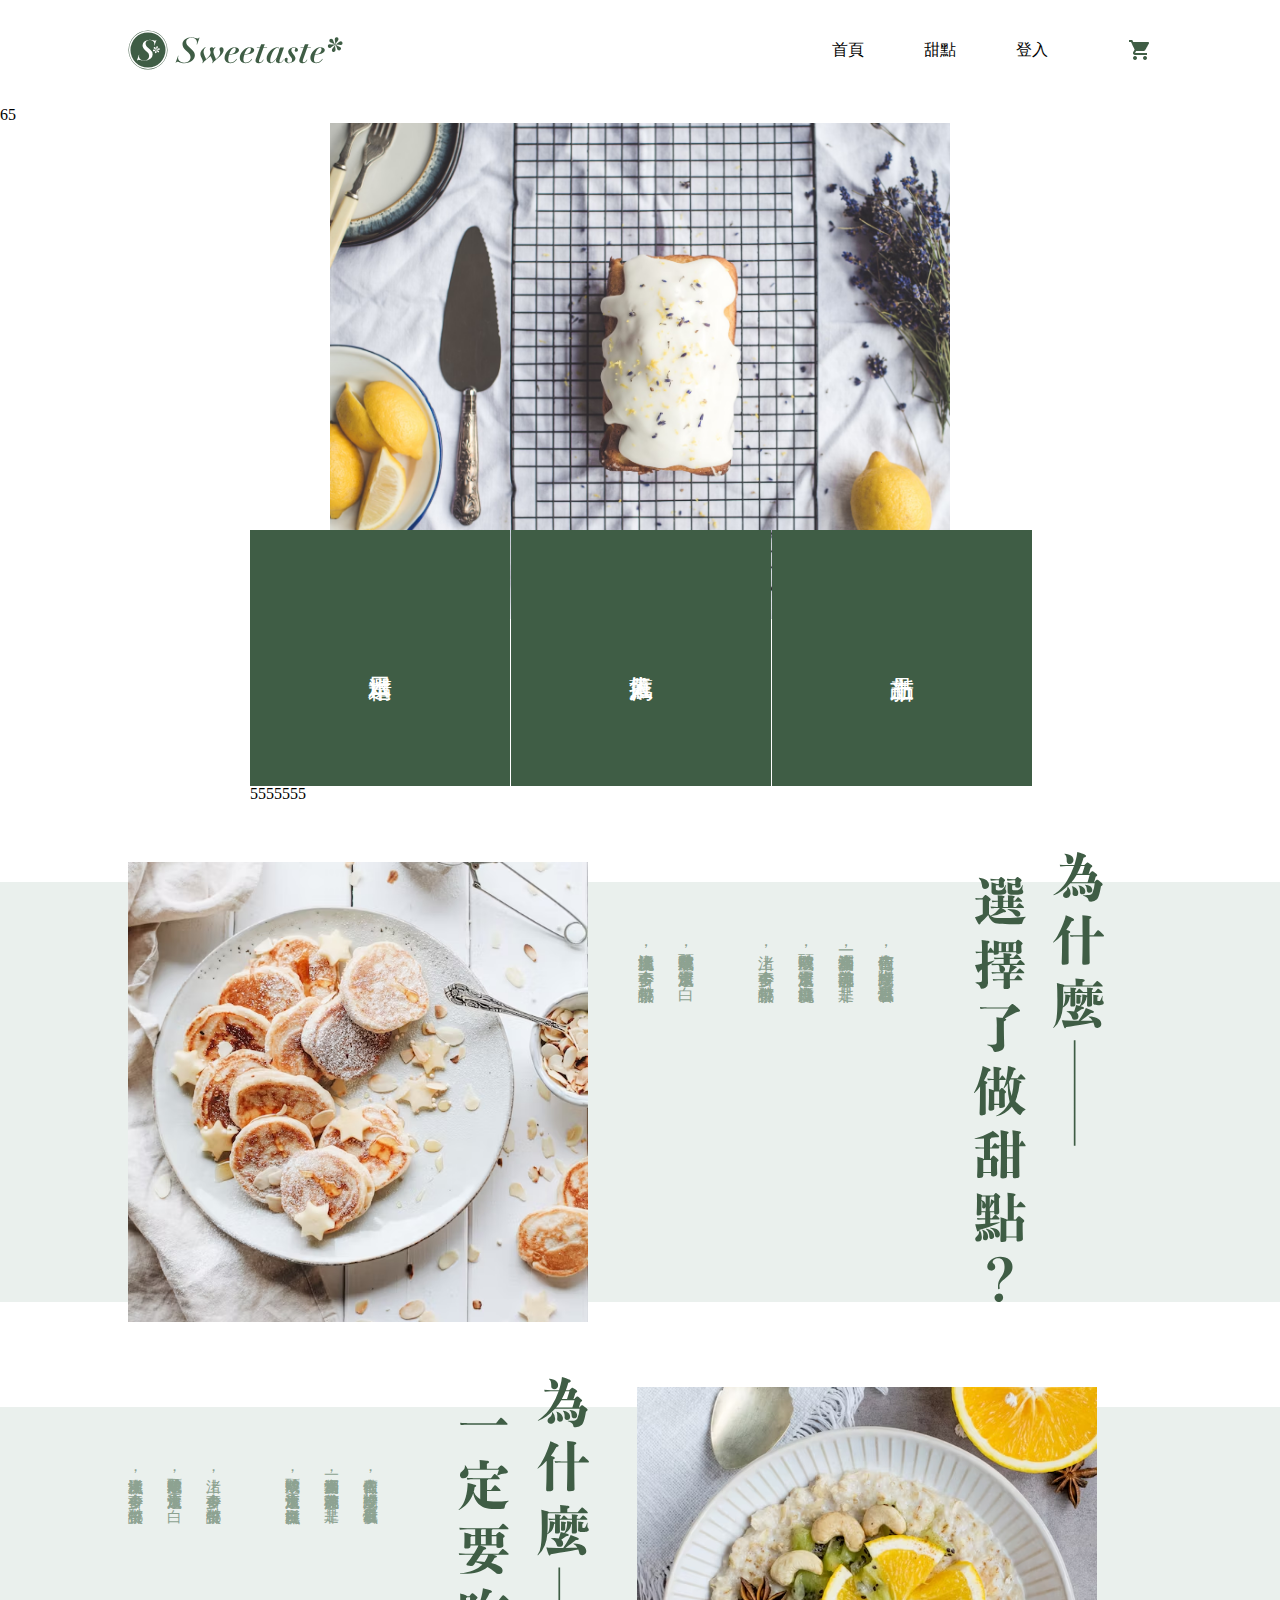
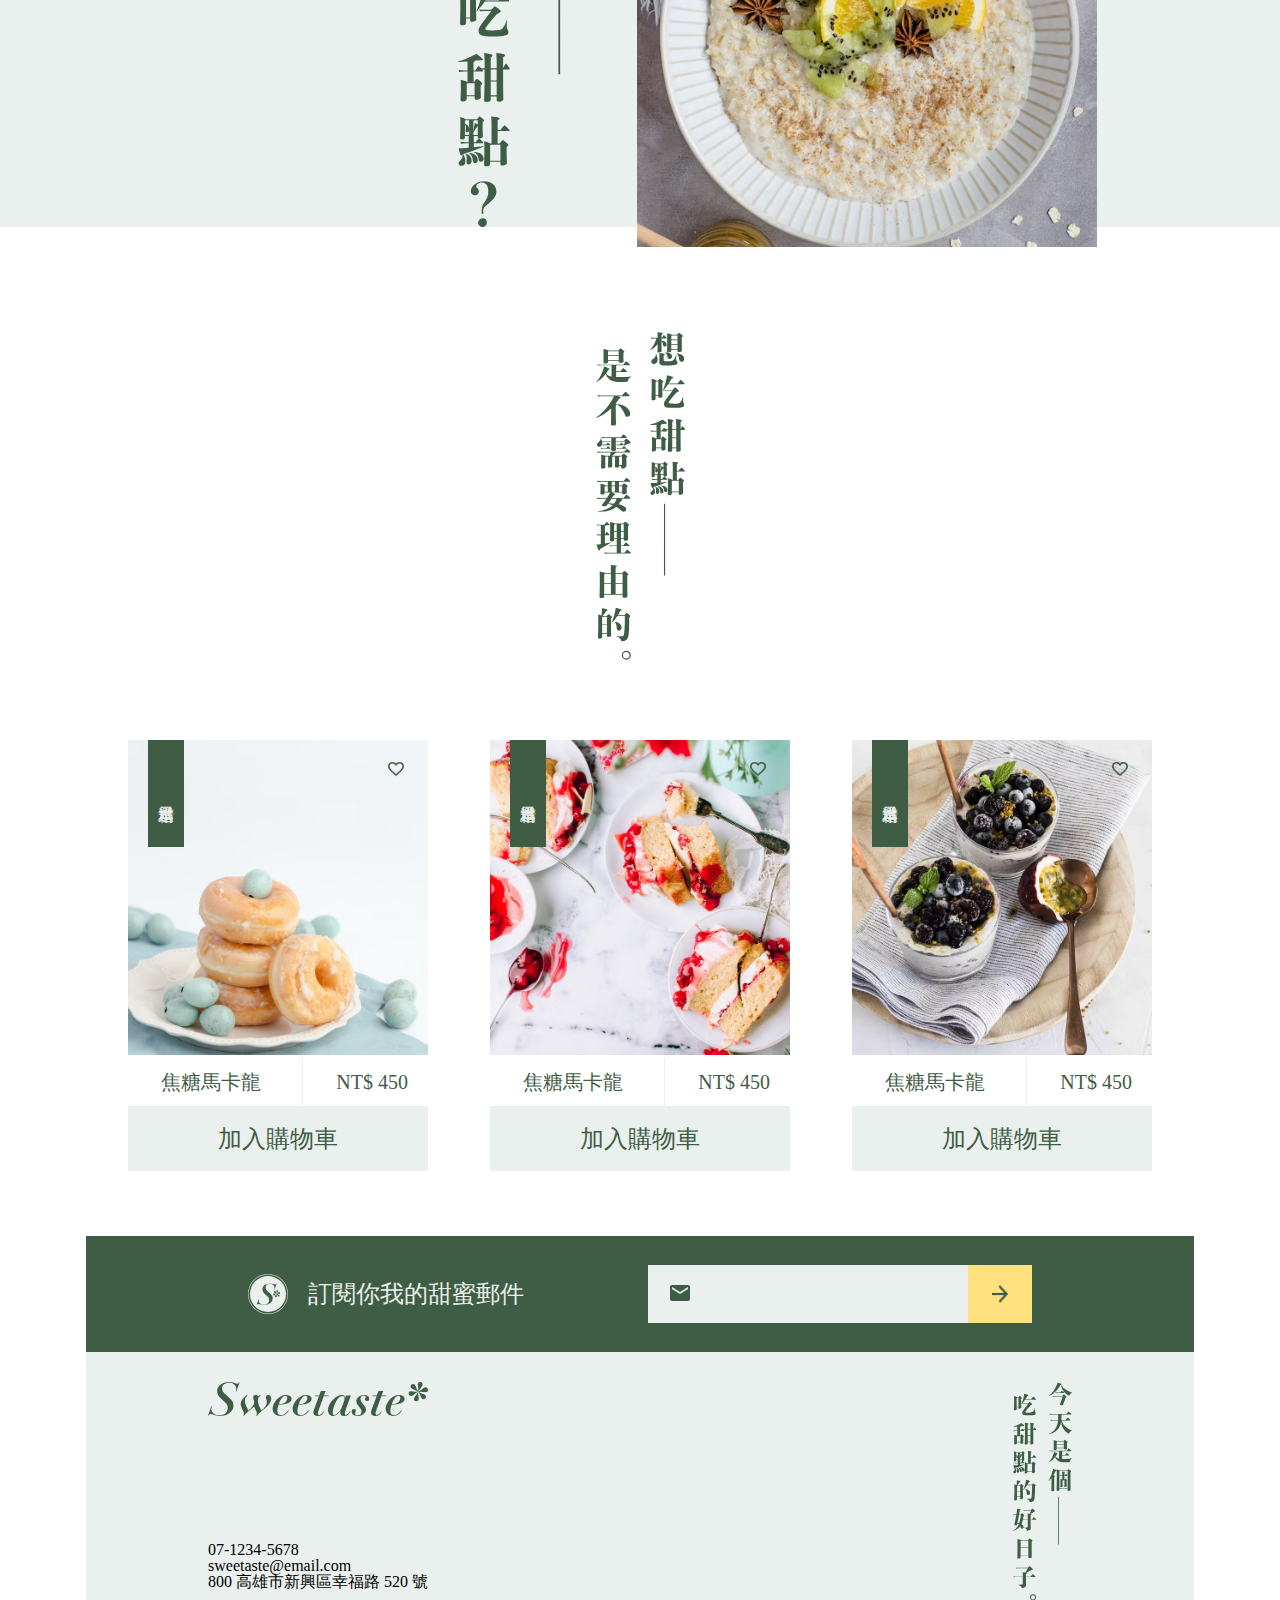
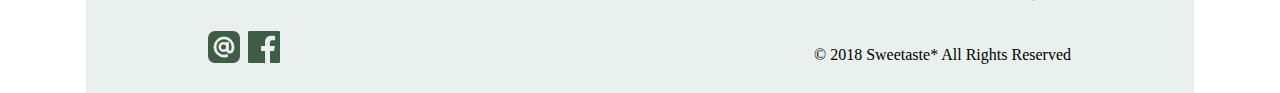
==== index.html @ 14567564 "initial" ====
<!DOCTYPE html>
<html lang="en">

<head>
    <meta charset="UTF-8">
    <meta http-equiv="X-UA-Compatible" content="IE=edge">
    <meta name="viewport" content="width=device-width, initial-scale=1.0">
    <link rel="stylesheet" href="./scss/all.css">
    <title>sweetaste</title>
</head>

<body>

    <!-- navBar -->
    <div class="containter">
        <img class="nav-hamburger" src="./image/hamburger-24px.png" alt="hamburger-24px">
        <img class="nav-logo" src="./image/logo-all-dark.svg" alt="logo-all-dark">
        <img class="nav-logo-sm" src="./image/logotype-sm-dark.svg" alt="logotype-sm-dark">

        <div class="nav-wrapper ">

            <ul class="nav-box">
                <li>首頁</li>
                <li>甜點</li>
                <li>登入</li>
            </ul>

            <img class="nav-cart-icon" src="./image/shopping_cart.png" alt="shopping_cart">
        </div>

    </div>

    <!-- banner -->65

    <div class="banner-containter">
        <img class="" src="./image/photo-banner-1.avif" alt="photo-banner-1">
    </div>

    <!-- product -->
    <div class="product-container">
        <div>
            <div class="product-card">本日精選</div>5555555
        </div>
        <div>
            <div class="product-card">人氣推薦</div>
        </div>
        <div>
            <div class="product-card">新品上市</div>
        </div>
    </div>

    <!-- intro -->

    <section class="intro-background">

        <div class="intro-container">

            <div class="intro-title-img-sm"><img src="./image/word-why-choose-sm.svg" alt="why-choose-sm"></div>

            <img class="intro-img" src="./image/photo-intro-2.avif" alt="intro-2">

            <!-- gap26px -->
            <div class="intro-content">
                <div class="intro-content-rwd">
                    青山依舊在，幾度夕陽紅。慣看秋月春風。一壺濁酒喜相逢，浪花淘盡英雄。是非成敗轉頭空，滾滾長江東逝水，白髮漁樵江渚上，古今多少事，都付笑談中。<br><br><br>
                    是非成敗轉頭空，青山依舊在，幾度夕陽紅。白髮漁樵江渚上，古今多少事，都付笑談中。
                </div>
                <ul class="intro-content-wrapper">
                    <li>髮漁樵江渚上，古今多少事，都付笑談中。</li>
                    <li>是非成敗轉頭空，滾滾長江東逝水，白</li>

                    <li>渚上，古今多少事，都付笑談中。</li>
                    <li>成敗轉頭空，滾滾長江東逝水，白髮漁樵江</li>

                    <li>一壺濁酒喜相逢，浪花淘盡英雄。是非</li>
                    <li>青山依舊在，幾度夕陽紅。慣看秋月春風。</li>
                </ul>
                <!-- gap80px -->
                <img class="intro-title-img" src="./image/word-why-choose-lg.svg" alt="why-choose">
            </div>

        </div>
    </section>




    <section class="intro-background">
        <div class="intro-container-2">
            <div class="intro-content-2">
                <ul class="intro-content-wrapper-2">
                    <li>髮漁樵江渚上，古今多少事，都付笑談中。</li>
                    <li>是非成敗轉頭空，滾滾長江東逝水，白</li>

                    <li>渚上，古今多少事，都付笑談中。</li>
                    <li>成敗轉頭空，滾滾長江東逝水，白髮漁樵江</li>

                    <li>一壺濁酒喜相逢，浪花淘盡英雄。是非</li>
                    <li>青山依舊在，幾度夕陽紅。慣看秋月春風。</li>
                </ul>
                <img class="intro-title-img" src="./image/word-why-eat-lg.svg" alt="why-eat">
            </div>

            <img class="intro-img-2" src="./image/photo-intro-1.avif" alt="intro-1">

        </div>
    </section>

    <!-- main -->

    <section class="main-background">
        <img class="main-img-sm" src="./image/word-no-reason-sm-row.svg" alt="no-reason-sm-row">
        <img class="main-img" src="./image/word-no-reason-lg.svg" alt="no-reason">
    </section>

    <!-- select -->

    <section class="select-background">
        <div class="select-container">

            <div class="select-card">
                <div class="select-logo">本日精選</div>
                <div class="select-like-icon"></div>
                <img class="select-img" src="./image/photo-product-2.avif" alt="photo-product-2">

                <div class="select-content">
                    <div>焦糖馬卡龍</div>
                    <div>NT$ 450</div>
                </div>

                <button><strong>加入購物車</strong></button>
            </div>

            <div class="select-card">
                <div class="select-logo">本日精選</div>
                <div class="select-like-icon"></div>
                <img class="select-img" src="./image/photo-product-5.avif" alt="photo-product-5">

                <div class="select-content">
                    <div>焦糖馬卡龍</div>
                    <div>NT$ 450</div>
                </div>

                <button><strong>加入購物車</strong></button>
            </div>

            <div class="select-card">
                <div class="select-logo">本日精選</div>
                <div class="select-like-icon"></div>
                <img class="select-img" src="./image/photo-product-11.avif" alt="photo-product-11">

                <div class="select-content">
                    <div>焦糖馬卡龍</div>
                    <div>NT$ 450</div>
                </div>
                <button><strong>加入購物車</strong></button>
            </div>

        </div>
    </section>

    <!-- footer -->

    <div class="footer-head">

        <div class="footer-head-title">
            <img class="footer-head-img" src="./image/logo-light.svg" alt="logo-light">
            訂閱你我的甜蜜郵件
        </div>

        <div class="footer-input">
            <input type="email" name="eamil" placeholder="">
            <input type="image" src="/image/arrow_forward-24px.png" alt="arrow_forward-24px">
            <div><img class="mail-img" src="./image/mail-24px.png" alt="mail-24px"></div>
        </div>

    </div>
    <footer class="footer-background">
        <div class="footer-container">

            <div class="footer-content">
                <img src="./image/logotype-lg-dark.svg" alt="logotype-lg-dark">


                <ul class="footer-info">
                    <li>07-1234-5678</li>
                    <li>sweetaste@email.com</li>
                    <li>800 高雄市新興區幸福路 520 號</li>
                </ul>

                <div class="footer-info-icon">
                    <img src="./image/ic-line@.svg" alt="ic-line@">
                    <img src="./image/ic-facebook.svg" alt="ic-facebook">
                </div>

                <div class="footer-copy-rwd">© 2018 Sweetaste* All Rights Reserved</div>

            </div>

            <div class="footer-copyright">
                <img class="footer-copyright-img" src="./image/word-good-time-to-eat.svg" alt="good-time-to-eat">
                <div>© 2018 Sweetaste* All Rights Reserved</div>
            </div>

        </div>

    </footer>

</body>

</html>
---- scss/all.css ----
/* http://meyerweb.com/eric/tools/css/reset/ 
   v2.0 | 20110126
   License: none (public domain)
*/
html,
body,
div,
span,
applet,
object,
iframe,
h1,
h2,
h3,
h4,
h5,
h6,
p,
blockquote,
pre,
a,
abbr,
acronym,
address,
big,
cite,
code,
del,
dfn,
em,
img,
ins,
kbd,
q,
s,
samp,
small,
strike,
strong,
sub,
sup,
tt,
var,
b,
u,
i,
center,
dl,
dt,
dd,
ol,
ul,
li,
fieldset,
form,
label,
legend,
table,
caption,
tbody,
tfoot,
thead,
tr,
th,
td,
article,
aside,
canvas,
details,
embed,
figure,
figcaption,
footer,
header,
hgroup,
menu,
nav,
output,
ruby,
section,
summary,
time,
mark,
audio,
video {
  margin: 0;
  padding: 0;
  border: 0;
  font-size: 100%;
  font: inherit;
  vertical-align: baseline;
}

/* HTML5 display-role reset for older browsers */
article,
aside,
details,
figcaption,
figure,
footer,
header,
hgroup,
menu,
nav,
section {
  display: block;
}

body {
  line-height: 1;
}

ol,
ul {
  list-style: none;
}

blockquote,
q {
  quotes: none;
}

blockquote:before,
blockquote:after,
q:before,
q:after {
  content: "";
  content: none;
}

table {
  border-collapse: collapse;
  border-spacing: 0;
}

.containter {
  margin: 0 auto;
  max-width: 1024px;
  padding: 30px 42px 0;
  display: flex;
  justify-content: space-between;
  align-items: center;
  margin-bottom: 37px;
}

.nav-logo {
  height: 40px;
  display: block;
}

.nav-logo-sm {
  height: 18px;
  display: none;
}

.nav-hamburger {
  display: none;
}

.nav-wrapper {
  display: flex;
  justify-content: space-between;
}

.nav-cart-icon {
  height: 24px;
}

.nav-box {
  display: flex;
  align-items: center;
  gap: 60px;
  margin-right: 80px;
}

@media (max-width: 992px) {
  .containter {
    margin: 0 auto;
    max-width: 375px;
    padding: 33px 30px;
    display: flex;
    justify-content: space-between;
    align-items: center;
  }
  .nav-logo {
    height: 40px;
    display: none;
  }
  .nav-logo-sm {
    display: block;
  }
  .nav-hamburger {
    display: block;
  }
  .nav-wrapper {
    display: flex;
    justify-content: space-between;
  }
  .nav-cart-icon {
    height: 24px;
  }
  .nav-box {
    display: flex;
    align-items: center;
    gap: 60px;
    margin-right: 80px;
    display: none;
  }
}
.banner-containter {
  margin: 0 auto;
  max-width: 940px;
  height: 496px;
  padding: 0 42px;
  display: flex;
  justify-content: center;
}

.banner-bg-img {
  -o-object-fit: cover;
     object-fit: cover;
  width: 100%;
}

@media (max-width: 992px) {
  .banner-containter {
    margin: 0 auto;
    max-width: 375px;
    width: 375px;
    display: flex;
    justify-content: center;
  }
  .banner-bg-img {
    -o-object-fit: cover;
       object-fit: cover;
    width: 100%;
  }
}
.product-container {
  margin: 0 auto;
  max-width: 780px;
  display: flex;
  gap: 1px;
  margin-top: -89px;
  margin-bottom: 80px;
}

.product-card {
  height: 256px;
  width: 260px;
  background-color: #3F5D45;
  writing-mode: vertical-lr;
  font-size: 24px;
  color: #FFFFFF;
  display: flex;
  justify-content: center;
  align-items: center;
}

@media (max-width: 992px) {
  .product-container {
    margin: 0 auto;
    max-width: 375px;
    display: flex;
    justify-content: center;
    gap: 1px;
    margin-bottom: 30px;
  }
  .product-card {
    height: 180px;
    width: 125px;
    background-color: #3F5D45;
    writing-mode: vertical-lr;
    font-size: 20px;
    color: #FFFFFF;
    display: flex;
    justify-content: center;
    align-items: center;
  }
}
.intro-background {
  height: 420px;
  background-color: #EAF0ED;
  margin-bottom: 105px;
}

.intro-container {
  margin: 0 auto;
  max-width: 1024px;
  height: 420px;
  padding: 0 42px;
  display: flex;
  gap: 26px;
}

.intro-img {
  height: 460px;
  width: 460px;
  z-index: 1;
  margin-top: -20px;
  -o-object-fit: cover;
     object-fit: cover;
}

.intro-content {
  width: 425px;
  display: flex;
  gap: 80px;
}

.intro-content-wrapper {
  writing-mode: vertical-lr;
  padding: 60px 0;
  font-size: 16px;
  color: #8DA291;
  white-space: nowrap;
}

.intro-content-rwd {
  display: none;
}

.intro-content-wrapper li {
  margin-left: 24px;
}
.intro-content-wrapper li:nth-child(3) {
  margin-left: 64px;
}

.intro-title-img {
  margin-top: -30px;
}

.intro-title-img-sm {
  display: none;
}

/***************************************/
.intro-content-wrapper-2 {
  writing-mode: vertical-lr;
  padding: 60px 0;
  font-size: 15px;
  color: #8DA291;
}

.intro-content-wrapper-2 li {
  margin-right: 24px;
}
.intro-content-wrapper-2 li:nth-child(3) {
  margin-right: 64px;
}

.intro-content-2 {
  width: 425px;
  display: flex;
  gap: 56px;
}

.intro-container-2 {
  margin: 0 auto;
  max-width: 1024px;
  height: 420px;
  display: flex;
  gap: 42px;
}

.intro-img-2 {
  height: 460px;
  width: 460px;
  z-index: 1;
  margin-top: -20px;
  -o-object-fit: cover;
     object-fit: cover;
  margin-left: 42px;
}

@media (max-width: 992px) {
  .intro-background {
    height: 562px;
    background-color: #EAF0ED;
  }
  .intro-container {
    margin: 0 auto;
    max-width: 375px;
    height: 562px;
    display: flex;
    flex-direction: column;
  }
  .intro-img {
    height: 250px;
    width: 375px;
    -o-object-fit: cover;
       object-fit: cover;
  }
  .intro-content {
    width: 425px;
    display: flex;
    gap: 80px;
  }
  .intro-content-wrapper {
    writing-mode: horizontal-tb;
    padding: 40px;
    font-size: 16px;
    color: #8DA291;
    white-space: nowrap;
    display: none;
  }
  .intro-content-rwd {
    display: block;
    width: 315px;
    height: 252px;
    font-size: 16px;
    margin: 30px;
    background-color: #982d2d;
  }
  .intro-content-wrapper li {
    margin-left: 24px;
  }
  .intro-content-wrapper li:nth-child(3) {
    margin-left: 64px;
  }
  .intro-title-img {
    margin-top: -30px;
    display: none;
  }
  .intro-title-img-sm {
    margin: 0 auto;
    max-width: 1024px;
    display: block;
    height: 60px;
    width: 196px;
    margin: 30px 90px;
  }
  /***************************************/
  .intro-content-wrapper-2 {
    padding: 60px 0;
    font-size: 15px;
    color: #8DA291;
  }
  .intro-content-wrapper-2 li {
    margin-right: 24px;
  }
  .intro-content-wrapper-2 li:nth-child(3) {
    margin-right: 64px;
  }
  .intro-content-2 {
    width: 425px;
    display: flex;
    gap: 56px;
  }
  .intro-container-2 {
    margin: 0 auto;
    max-width: 1024px;
    height: 420px;
    display: flex;
    gap: 42px;
  }
  .intro-img-2 {
    height: 460px;
    width: 460px;
    z-index: 1;
    margin-top: -20px;
    -o-object-fit: cover;
       object-fit: cover;
    margin-left: 42px;
  }
}
.main-background {
  margin: 0 auto;
  max-width: 1024px;
  display: flex;
  justify-content: center;
  align-items: center;
  margin-bottom: 80px;
}

.main-img {
  width: 89px;
  height: 328px;
}

.main-img-sm {
  display: none;
}

@media (max-width: 992px) {
  .main-background {
    margin: 0 auto;
    max-width: 375px;
    display: flex;
    justify-content: center;
    align-items: center;
    margin-bottom: 80px;
  }
  .main-img {
    width: 89px;
    height: 328px;
    display: none;
  }
  .main-img-sm {
    display: block;
  }
}
.select-background {
  margin: 0 auto;
  max-width: 1024px;
  padding: 0 42px;
  margin-bottom: 60px;
}

.select-container {
  display: flex;
  justify-content: space-between;
  gap: 20px;
}

.select-card {
  width: 300px;
  height: 436px;
  position: relative;
}

.select-img {
  width: 300px;
  height: 315px;
  -o-object-fit: cover;
     object-fit: cover;
}

.select-logo {
  width: 36px;
  height: 107px;
  font-size: 16px;
  writing-mode: vertical-lr;
  background-color: #3F5D45;
  color: #EAF0ED;
  text-align: center;
  display: flex;
  align-items: center;
  justify-content: center;
  position: absolute;
  top: 0;
  left: 20px;
}

.select-like-icon {
  background-image: url(../image/heart_favorite_border.png);
  width: 20px;
  height: 18.35px;
  position: absolute;
  top: 19px;
  right: 22px;
}

.select-content {
  display: flex;
  justify-content: space-between;
}
.select-content div {
  font-size: 20px;
  color: #3F5D45;
  padding: 14px 20px 14px 33px;
}
.select-content div:nth-child(2) {
  border-left: 1px solid #EAF0ED;
}

.select-card button {
  width: 300px;
  height: 65px;
  font-size: 24px;
  background-color: #EAF0ED;
  color: #3F5D45;
  border: none;
}

@media (max-width: 992px) {
  .select-container > .select-card:nth-last-child(-n+2) {
    display: none;
  }
  .select-background {
    margin: 0 auto;
    max-width: 375px;
    padding: 0 30px;
    margin-bottom: 30px;
  }
  .select-container {
    display: flex;
    justify-content: center;
  }
  .select-card {
    width: 315px;
    height: 436px;
    position: relative;
  }
  .select-img {
    width: 315px;
    height: 315px;
    -o-object-fit: cover;
       object-fit: cover;
  }
  .select-logo {
    width: 36px;
    height: 107px;
    font-size: 16px;
    writing-mode: vertical-lr;
    background-color: #3F5D45;
    color: #EAF0ED;
    text-align: center;
    display: flex;
    align-items: center;
    justify-content: center;
    position: absolute;
    top: 0;
    left: 21px;
  }
  .select-like-icon {
    background-image: url(../image/heart_favorite_border.png);
    width: 20px;
    height: 18.35px;
    position: absolute;
    top: 19px;
    right: 24.2px;
  }
  .select-content {
    display: flex;
    justify-content: space-between;
  }
  .select-content div {
    font-size: 20px;
    color: #3F5D45;
    padding: 14px 25px 14px 38px;
  }
  .select-content div:nth-child(2) {
    border-left: 1px solid #EAF0ED;
  }
  .select-card button {
    width: 315px;
    height: 65px;
    font-size: 24px;
    background-color: #EAF0ED;
    color: #3F5D45;
    border: none;
  }
}
.footer-head {
  margin: 0 auto;
  max-width: 1024px;
  padding: 0 42px;
  height: 116px;
  background-color: #3F5D45;
  display: flex;
  align-items: center;
  justify-content: center;
}

.footer-head-title {
  font-size: 24px;
  color: #EAF0ED;
  display: flex;
  justify-content: center;
  align-items: center;
  gap: 20px;
  margin-left: 80px;
}

.footer-head-img {
  height: 40px;
  width: 40px;
}

.footer-input {
  display: flex;
  align-items: center;
  margin: 30px 80px 30px 124px;
  position: relative;
}
.footer-input input:first-child {
  width: 316px;
  height: 56px;
  background-color: #EAF0ED;
  border: none;
}
.footer-input input:nth-child(2) {
  width: 24px;
  height: 26px;
  padding: 16px 20px;
  background-color: #FFE180;
}

.mail-img {
  width: 24px;
  height: 24px;
  position: absolute;
  top: 16px;
  left: 20px;
}

.footer-background {
  margin: 0 auto;
  max-width: 1024px;
  padding: 0 42px;
  background-color: #EAF0ED;
  height: 341px;
}

.footer-container {
  padding: 30px 80px;
  display: flex;
  justify-content: space-between;
}

.footer-content {
  display: flex;
  flex-direction: column;
  justify-content: space-between;
}

.footer-info {
  margin-top: 115.5px;
  margin-bottom: 30px;
  font-size: 16px;
  list-style-type: none;
}

.footer-info-icon {
  width: 32px;
  height: 32px;
  display: flex;
  gap: 8px;
}

.footer-copy-rwd {
  display: none;
}

.footer-copyright {
  display: flex;
  flex-direction: column;
}

.footer-copyright-img {
  width: 59px;
  height: 219px;
  margin: 0 0 46.31px 199px;
}

@media (max-width: 992px) {
  .footer-head {
    margin: 0 auto;
    max-width: 375px;
    padding: 30px;
    height: 186px;
    background-color: #3F5D45;
    display: flex;
    flex-direction: column;
    align-items: center;
    justify-content: center;
  }
  .footer-head-title {
    font-size: 24px;
    color: #EAF0ED;
    display: flex;
    justify-content: center;
    align-items: center;
    gap: 20px;
    margin: 0 19px 33px 20px;
  }
  .footer-head-img {
    height: 40px;
    width: 40px;
  }
  .footer-input {
    display: flex;
    align-items: center;
    margin: 0;
    position: relative;
  }
  .footer-input input:first-child {
    width: 251px;
    height: 56px;
    background-color: #EAF0ED;
    border: none;
  }
  .footer-input input:nth-child(2) {
    width: 24px;
    height: 26px;
    padding: 16px 20px;
    background-color: #FFE180;
  }
  .mail-img {
    width: 24px;
    height: 24px;
    position: absolute;
    top: 16px;
    left: 20px;
  }
  .footer-background {
    margin: 0 auto;
    max-width: 1024px;
    padding: 0 42px;
    background-color: #EAF0ED;
    height: 341px;
  }
  .footer-container {
    padding: 0;
    display: flex;
    justify-content: left;
  }
  .footer-content {
    display: flex;
    flex-direction: column;
    justify-content: left;
    padding: 39px 0 30px 0;
  }
  .footer-info {
    margin: 39.5px 0 37px 0;
    font-size: 16px;
    list-style-type: none;
    line-height: 24px;
    white-space: nowrap;
  }
  .footer-info-icon {
    width: 32px;
    height: 32px;
    display: flex;
    gap: 8px;
    margin-bottom: 30px;
  }
  .footer-copy-rwd {
    display: block;
  }
  .footer-copyright {
    display: flex;
    flex-direction: column;
    display: none;
  }
  .footer-copyright-img {
    width: 59px;
    height: 219px;
    margin: 0 0 46.31px 199px;
  }
}/*# sourceMappingURL=all.css.map */
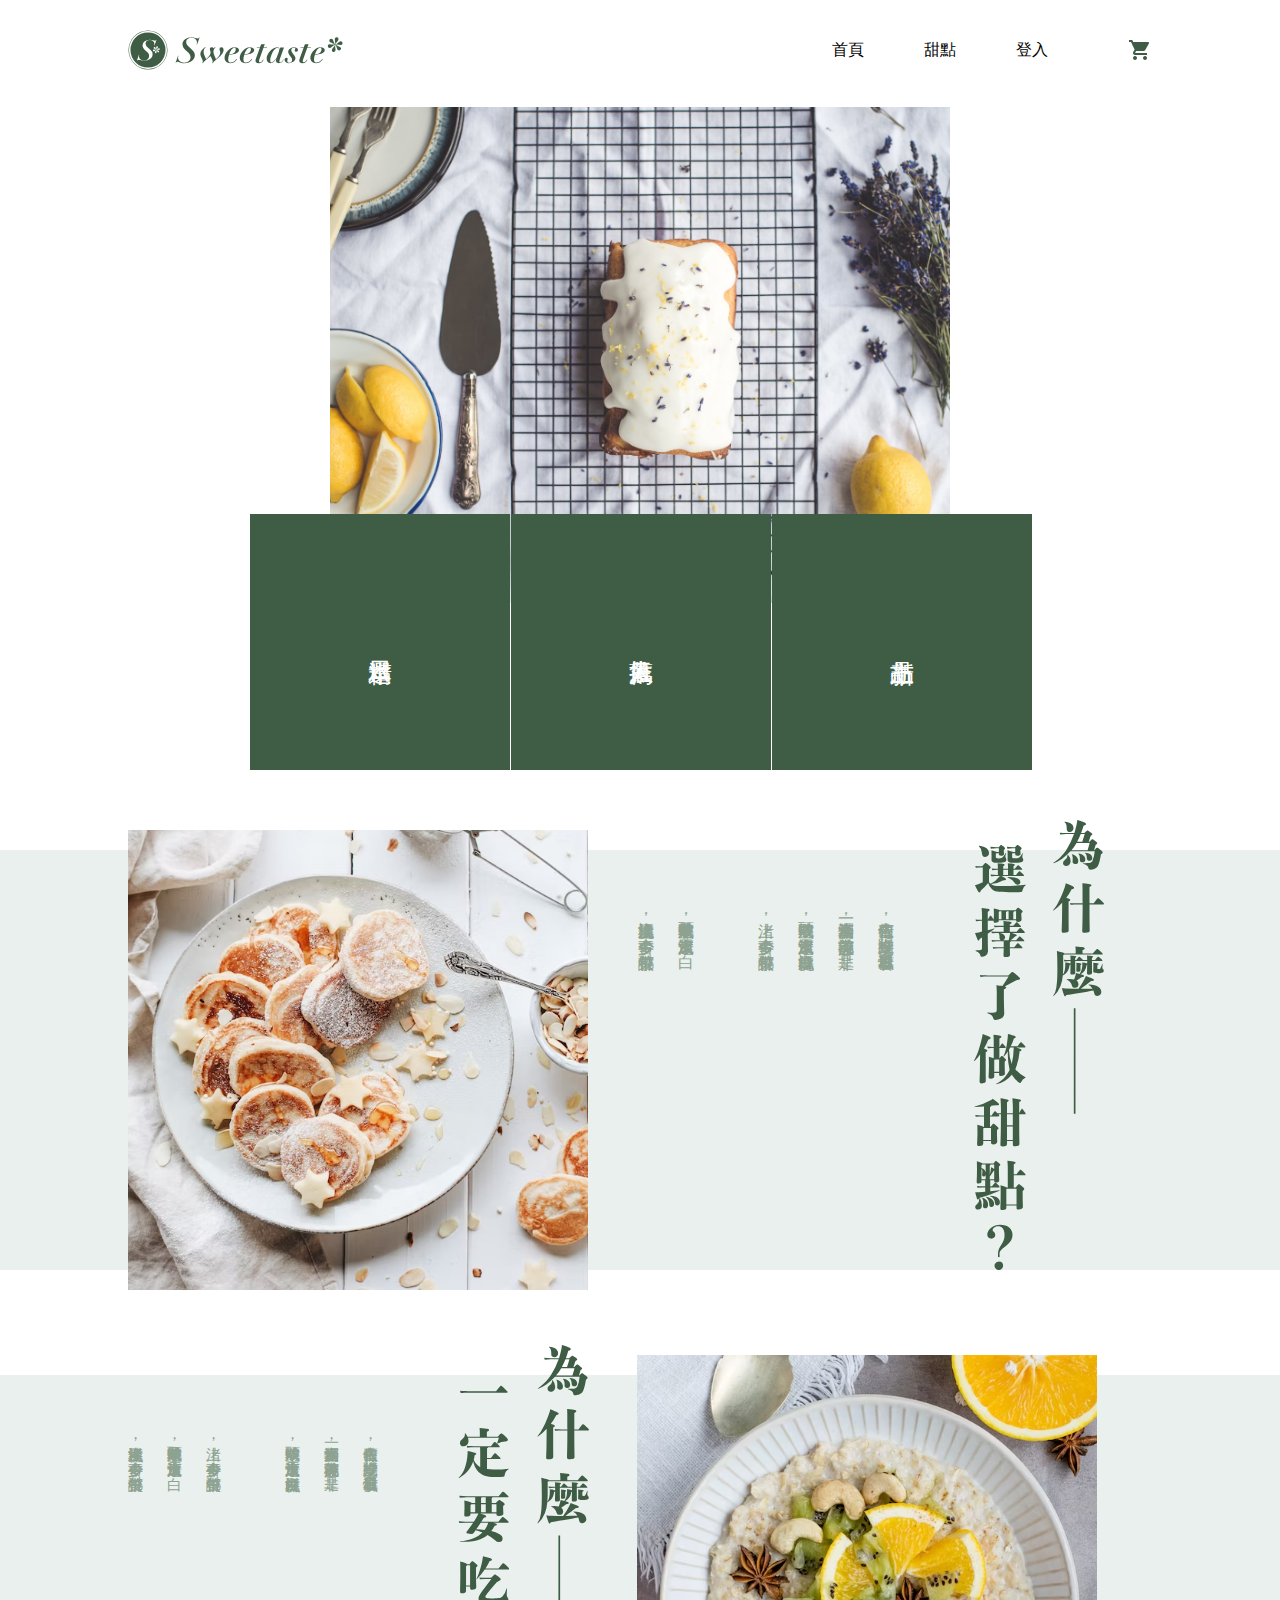
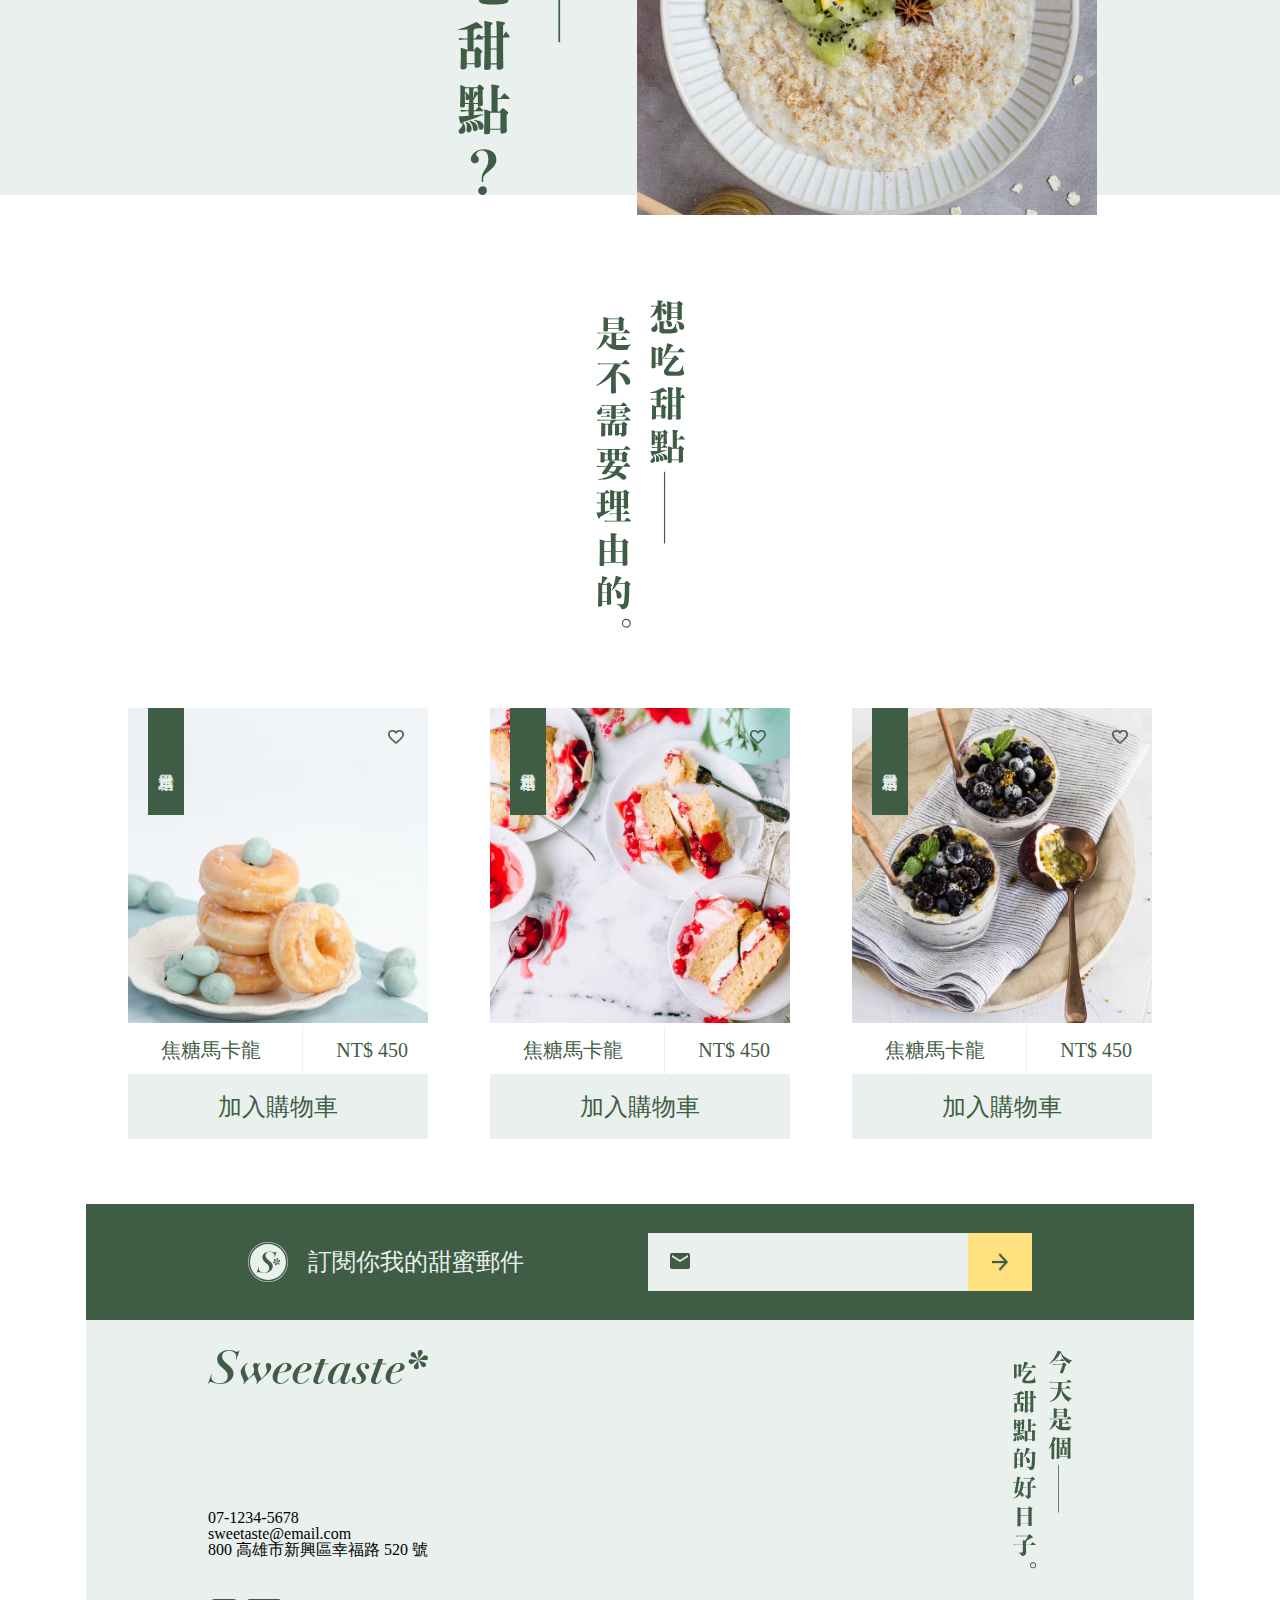
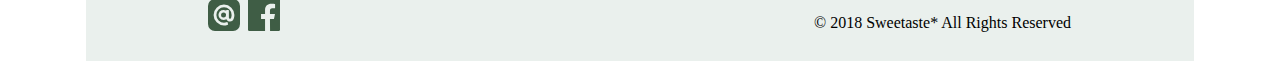
==== commit 61697c64: "index.html" ====
--- a/index.html
+++ b/index.html
@@ -30,7 +30,7 @@
 
     </div>
 
-    <!-- banner -->65
+    <!-- banner -->
 
     <div class="banner-containter">
         <img class="" src="./image/photo-banner-1.avif" alt="photo-banner-1">
@@ -39,7 +39,7 @@
     <!-- product -->
     <div class="product-container">
         <div>
-            <div class="product-card">本日精選</div>5555555
+            <div class="product-card">本日精選</div>
         </div>
         <div>
             <div class="product-card">人氣推薦</div>
